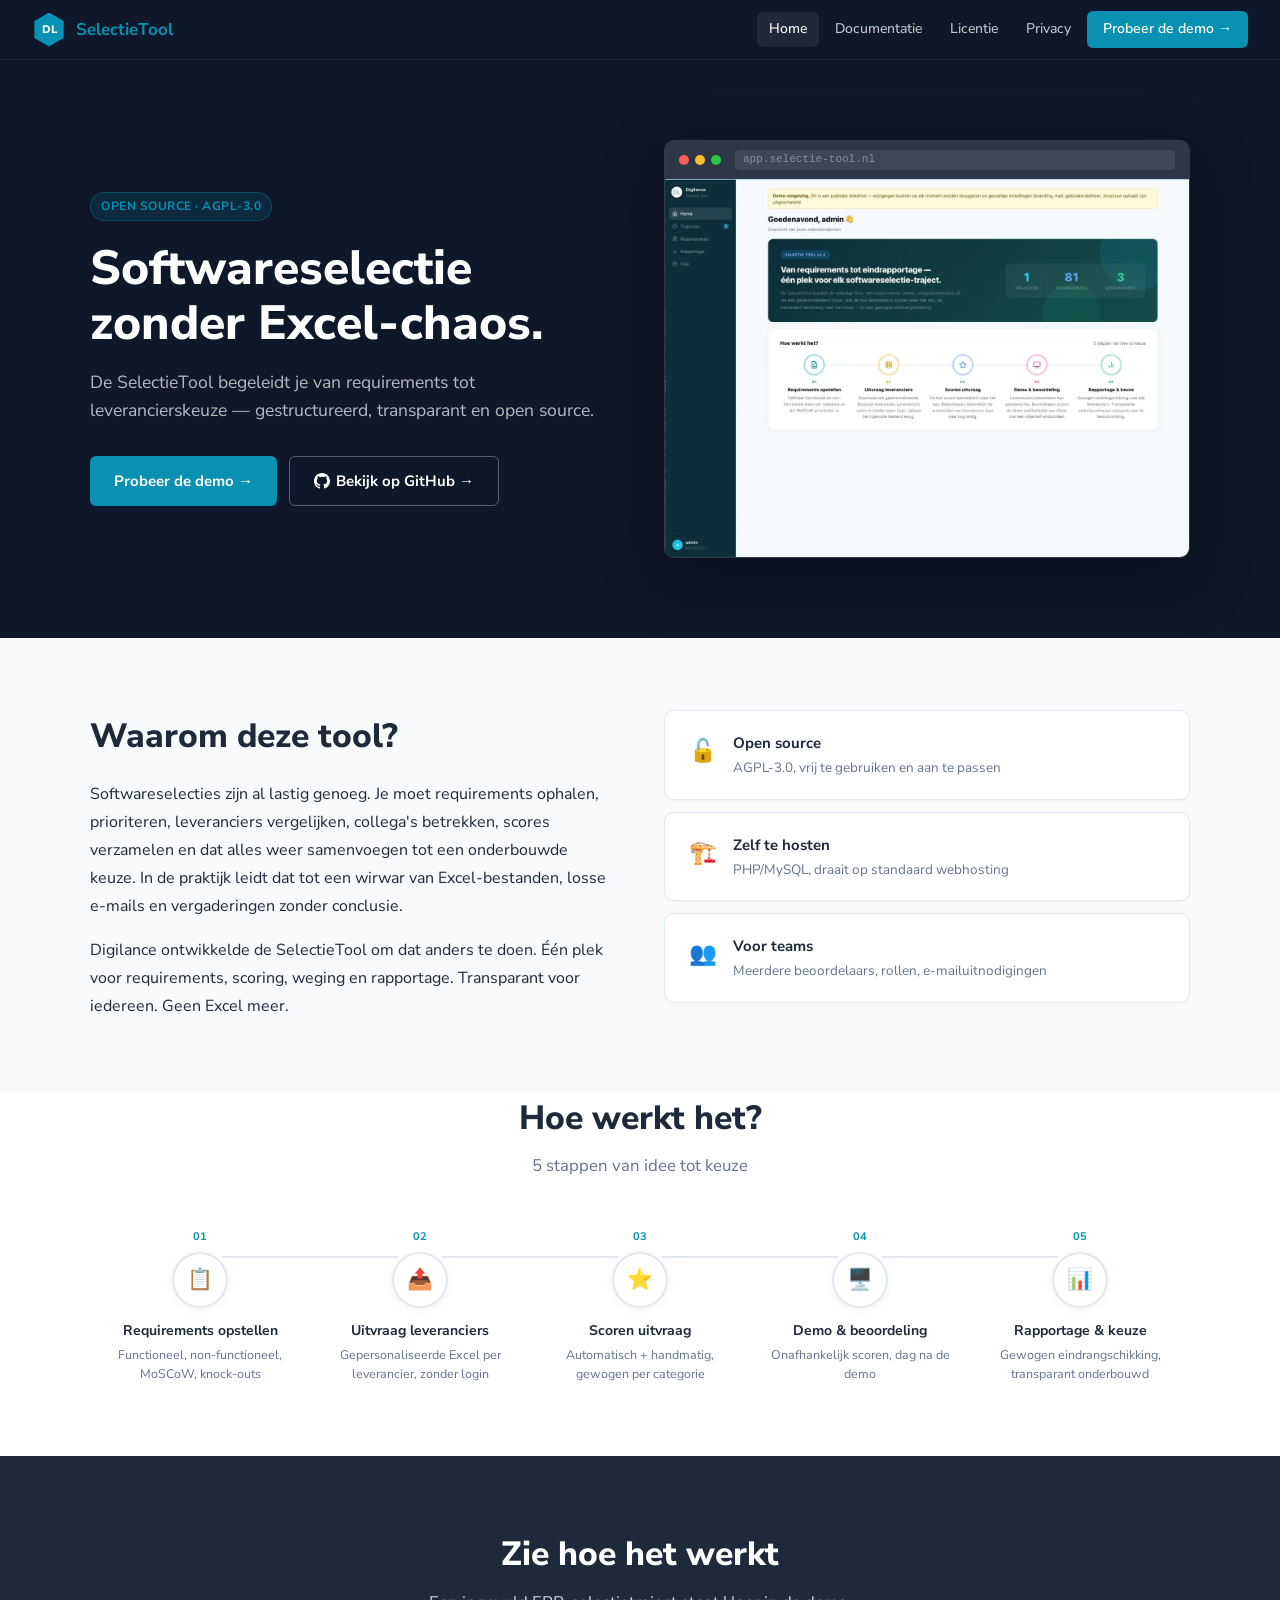
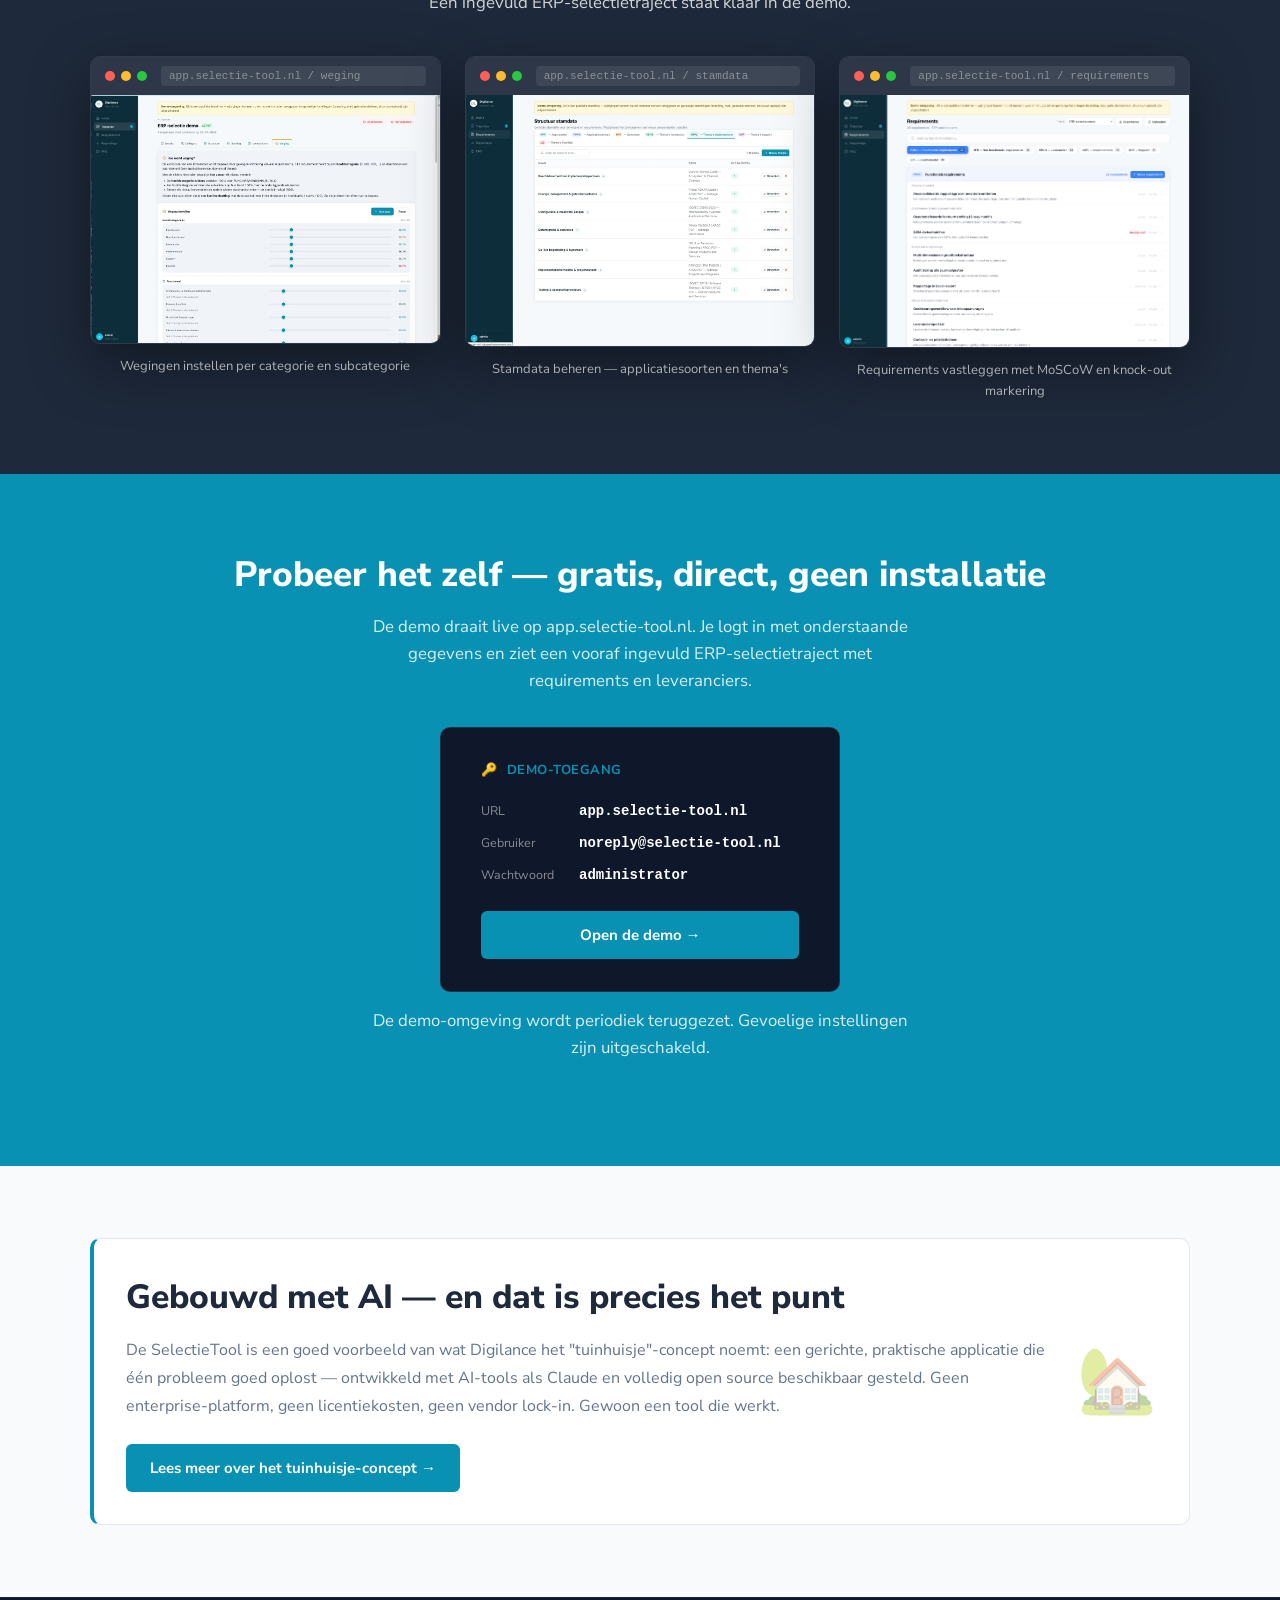
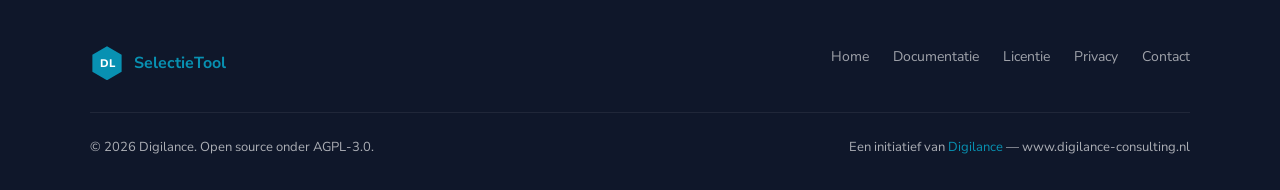
==== index.html @ 1ab29418 "Initial build: selectie-tool.nl marketing website Statische HTML/CSS marketingsite met 4 pagina's (H" ====
<!DOCTYPE html>
<html lang="nl">
<head>
<meta charset="UTF-8">
<meta name="viewport" content="width=device-width, initial-scale=1.0">
<title>SelectieTool — Softwareselectie zonder Excel-chaos</title>
<meta name="description" content="SelectieTool — open source softwareselectie zonder Excel-chaos. Requirements, scoring en rapportage in één tool. Gratis te proberen.">
<meta property="og:type" content="website">
<meta property="og:url" content="https://app.selectie-tool.nl/">
<meta property="og:title" content="SelectieTool — Softwareselectie zonder Excel-chaos">
<meta property="og:description" content="Open source softwareselectie zonder Excel-chaos. Requirements, scoring en rapportage in één tool. Gratis te proberen.">
<meta property="og:image" content="https://app.selectie-tool.nl/screenshots/screenshot-1-dashboard.png">
<link rel="icon" type="image/svg+xml" href="favicon.svg">
<link rel="stylesheet" href="shared.css">
</head>
<body>

<!-- NAV -->
<nav>
  <a href="index.html" class="nav-logo">
    <div class="nav-hexagon">DL</div>
    <span class="nav-brand">SelectieTool</span>
  </a>
  <div class="nav-links">
    <a href="index.html" class="active">Home</a>
    <a href="documentatie">Documentatie</a>
    <a href="licentie">Licentie</a>
    <a href="privacy">Privacy</a>
    <a href="https://app.selectie-tool.nl" target="_blank" class="btn-demo-nav">Probeer de demo →</a>
  </div>
  <button class="hamburger" id="hamburger" aria-label="Menu">
    <span></span><span></span><span></span>
  </button>
</nav>
<div class="mobile-menu" id="mobileMenu">
  <a href="index.html">Home</a>
  <a href="documentatie">Documentatie</a>
  <a href="licentie">Licentie</a>
  <a href="privacy">Privacy</a>
  <a href="https://app.selectie-tool.nl" target="_blank" class="btn-demo-nav">Probeer de demo →</a>
</div>

<!-- HERO -->
<section class="hero-dark" style="padding: 80px 2rem;">
  <div class="container">
    <div class="hero-grid">
      <div>
        <div class="hero-tag">Open source · AGPL-3.0</div>
        <h1 class="hero-title">Softwareselectie<br>zonder Excel-chaos.</h1>
        <p class="hero-subtitle">De SelectieTool begeleidt je van requirements tot leverancierskeuze — gestructureerd, transparant en open source.</p>
        <div class="btn-row">
          <a href="https://app.selectie-tool.nl" target="_blank" class="btn-primary">Probeer de demo →</a>
          <a href="https://github.com/dlwillem/st" target="_blank" class="btn-ghost">
            <svg width="16" height="16" viewBox="0 0 24 24" fill="currentColor"><path d="M12 0C5.374 0 0 5.373 0 12c0 5.302 3.438 9.8 8.207 11.387.599.111.793-.261.793-.577v-2.234c-3.338.726-4.033-1.416-4.033-1.416-.546-1.387-1.333-1.756-1.333-1.756-1.089-.745.083-.729.083-.729 1.205.084 1.839 1.237 1.839 1.237 1.07 1.834 2.807 1.304 3.492.997.107-.775.418-1.305.762-1.604-2.665-.305-5.467-1.334-5.467-5.931 0-1.311.469-2.381 1.236-3.221-.124-.303-.535-1.524.117-3.176 0 0 1.008-.322 3.301 1.23A11.509 11.509 0 0 1 12 5.803c1.02.005 2.047.138 3.006.404 2.291-1.552 3.297-1.23 3.297-1.23.653 1.653.242 2.874.118 3.176.77.84 1.235 1.911 1.235 3.221 0 4.609-2.807 5.624-5.479 5.921.43.372.823 1.102.823 2.222v3.293c0 .319.192.694.801.576C20.566 21.797 24 17.3 24 12c0-6.627-5.373-12-12-12z"/></svg>
            Bekijk op GitHub →
          </a>
        </div>
      </div>
      <div class="hero-image">
        <div class="browser-frame">
          <div class="browser-bar">
            <div class="browser-dot red"></div>
            <div class="browser-dot yellow"></div>
            <div class="browser-dot green"></div>
            <div class="browser-url">app.selectie-tool.nl</div>
          </div>
          <img src="screenshots/screenshot-1-dashboard.png" alt="SelectieTool dashboard">
        </div>
      </div>
    </div>
  </div>
</section>

<!-- WHY -->
<section class="light-section">
  <div class="container">
    <div class="why-grid">
      <div>
        <h2 class="section-title" style="margin-bottom:1rem;">Waarom deze tool?</h2>
        <p class="why-text">
          Softwareselecties zijn al lastig genoeg. Je moet requirements ophalen, prioriteren, leveranciers vergelijken, collega's betrekken, scores verzamelen en dat alles weer samenvoegen tot een onderbouwde keuze. In de praktijk leidt dat tot een wirwar van Excel-bestanden, losse e-mails en vergaderingen zonder conclusie.
        </p>
        <p class="why-text" style="margin-top:1rem;">
          Digilance ontwikkelde de SelectieTool om dat anders te doen. Één plek voor requirements, scoring, weging en rapportage. Transparant voor iedereen. Geen Excel meer.
        </p>
      </div>
      <div>
        <div class="feature-card">
          <div class="feature-card-icon">🔓</div>
          <div>
            <h3>Open source</h3>
            <p>AGPL-3.0, vrij te gebruiken en aan te passen</p>
          </div>
        </div>
        <div class="feature-card">
          <div class="feature-card-icon">🏗️</div>
          <div>
            <h3>Zelf te hosten</h3>
            <p>PHP/MySQL, draait op standaard webhosting</p>
          </div>
        </div>
        <div class="feature-card">
          <div class="feature-card-icon">👥</div>
          <div>
            <h3>Voor teams</h3>
            <p>Meerdere beoordelaars, rollen, e-mailuitnodigingen</p>
          </div>
        </div>
      </div>
    </div>
  </div>
</section>

<!-- HOW IT WORKS -->
<section class="light-section" style="background:#fff; padding-top:0; padding-bottom:72px;">
  <div class="container">
    <h2 class="section-title" style="text-align:center; margin-bottom:0.5rem;">Hoe werkt het?</h2>
    <p class="section-lead" style="text-align:center; margin:0 auto 3rem;">5 stappen van idee tot keuze</p>
    <div class="steps-row">
      <div class="step">
        <div class="step-n">01</div>
        <div class="step-num">📋</div>
        <h3>Requirements opstellen</h3>
        <p>Functioneel, non-functioneel, MoSCoW, knock-outs</p>
      </div>
      <div class="step">
        <div class="step-n">02</div>
        <div class="step-num">📤</div>
        <h3>Uitvraag leveranciers</h3>
        <p>Gepersonaliseerde Excel per leverancier, zonder login</p>
      </div>
      <div class="step">
        <div class="step-n">03</div>
        <div class="step-num">⭐</div>
        <h3>Scoren uitvraag</h3>
        <p>Automatisch + handmatig, gewogen per categorie</p>
      </div>
      <div class="step">
        <div class="step-n">04</div>
        <div class="step-num">🖥️</div>
        <h3>Demo &amp; beoordeling</h3>
        <p>Onafhankelijk scoren, dag na de demo</p>
      </div>
      <div class="step">
        <div class="step-n">05</div>
        <div class="step-num">📊</div>
        <h3>Rapportage &amp; keuze</h3>
        <p>Gewogen eindrangschikking, transparant onderbouwd</p>
      </div>
    </div>
  </div>
</section>

<!-- SCREENSHOTS -->
<section class="dark-section">
  <div class="container">
    <h2 class="section-title light" style="text-align:center; margin-bottom:0.5rem;">Zie hoe het werkt</h2>
    <p class="section-lead light" style="text-align:center; margin:0 auto 2.5rem;">Een ingevuld ERP-selectietraject staat klaar in de demo.</p>
    <div class="screenshots-grid">
      <div class="screenshot-card">
        <div class="browser-frame">
          <div class="browser-bar">
            <div class="browser-dot red"></div><div class="browser-dot yellow"></div><div class="browser-dot green"></div>
            <div class="browser-url">app.selectie-tool.nl / weging</div>
          </div>
          <img src="screenshots/screenshot-2-weging.png" alt="Wegingen instellen">
        </div>
        <p>Wegingen instellen per categorie en subcategorie</p>
      </div>
      <div class="screenshot-card">
        <div class="browser-frame">
          <div class="browser-bar">
            <div class="browser-dot red"></div><div class="browser-dot yellow"></div><div class="browser-dot green"></div>
            <div class="browser-url">app.selectie-tool.nl / stamdata</div>
          </div>
          <img src="screenshots/screenshot-3-stamdata.png" alt="Stamdata">
        </div>
        <p>Stamdata beheren — applicatiesoorten en thema's</p>
      </div>
      <div class="screenshot-card">
        <div class="browser-frame">
          <div class="browser-bar">
            <div class="browser-dot red"></div><div class="browser-dot yellow"></div><div class="browser-dot green"></div>
            <div class="browser-url">app.selectie-tool.nl / requirements</div>
          </div>
          <img src="screenshots/screenshot-4-requirements.png" alt="Requirements">
        </div>
        <p>Requirements vastleggen met MoSCoW en knock-out markering</p>
      </div>
    </div>
  </div>
</section>

<!-- DEMO CTA -->
<section class="cyan-section">
  <div class="container demo-cta">
    <h2>Probeer het zelf — gratis, direct, geen installatie</h2>
    <p>De demo draait live op app.selectie-tool.nl. Je logt in met onderstaande gegevens en ziet een vooraf ingevuld ERP-selectietraject met requirements en leveranciers.</p>
    <div class="credentials-card">
      <div class="cred-title">🔑&nbsp; Demo-toegang</div>
      <div class="cred-row"><span class="cred-label">URL</span><span class="cred-value">app.selectie-tool.nl</span></div>
      <div class="cred-row"><span class="cred-label">Gebruiker</span><span class="cred-value">noreply@selectie-tool.nl</span></div>
      <div class="cred-row" style="margin-bottom:1.5rem;"><span class="cred-label">Wachtwoord</span><span class="cred-value">administrator</span></div>
      <a href="https://app.selectie-tool.nl" target="_blank" class="btn-primary" style="width:100%; justify-content:center;">Open de demo →</a>
    </div>
    <p class="cred-note">De demo-omgeving wordt periodiek teruggezet. Gevoelige instellingen zijn uitgeschakeld.</p>
  </div>
</section>

<!-- TUINHUISJE -->
<section class="light-section">
  <div class="container">
    <div class="tuinhuisje-card">
      <div>
        <h2 class="section-title" style="margin-bottom:0.75rem;">Gebouwd met AI — en dat is precies het punt</h2>
        <p style="font-size:1rem; color:var(--text-muted); line-height:1.75; margin-bottom:1.5rem;">
          De SelectieTool is een goed voorbeeld van wat Digilance het "tuinhuisje"-concept noemt: een gerichte, praktische applicatie die één probleem goed oplost — ontwikkeld met AI-tools als Claude en volledig open source beschikbaar gesteld. Geen enterprise-platform, geen licentiekosten, geen vendor lock-in. Gewoon een tool die werkt.
        </p>
        <a href="https://digilance-consulting.nl/iedereen-kan-fluks-een-app-bouwen.html" target="_blank" class="btn-primary" style="display:inline-flex;">Lees meer over het tuinhuisje-concept →</a>
      </div>
      <div style="font-size:4rem; opacity:0.4; user-select:none;">🏡</div>
    </div>
  </div>
</section>

<!-- FOOTER -->
<footer>
  <div class="footer-inner">
    <div class="footer-top">
      <div class="footer-logo">
        <div class="nav-hexagon">DL</div>
        <span class="footer-brand">SelectieTool</span>
      </div>
      <div class="footer-links">
        <a href="index.html">Home</a>
        <a href="documentatie">Documentatie</a>
        <a href="licentie">Licentie</a>
        <a href="privacy">Privacy</a>
        <a href="https://digilance-consulting.nl/#contact" target="_blank">Contact</a>
      </div>
    </div>
    <div class="footer-bottom">
      <span>© 2026 Digilance. Open source onder AGPL-3.0.</span>
      <span class="footer-credit">Een initiatief van <a href="https://digilance-consulting.nl" target="_blank">Digilance</a> — www.digilance-consulting.nl</span>
    </div>
  </div>
</footer>

<script>
const hamburger = document.getElementById('hamburger');
const mobileMenu = document.getElementById('mobileMenu');
hamburger.addEventListener('click', () => mobileMenu.classList.toggle('open'));
</script>
</body>
</html>
---- shared.css ----
@import url('https://fonts.googleapis.com/css2?family=Nunito+Sans:wght@400;500;600;700;800&display=swap');

*, *::before, *::after { box-sizing: border-box; margin: 0; padding: 0; }

:root {
  --primary:      #0891b2;
  --primary-dark: #0e7490;
  --dark:         #0f172a;
  --dark-mid:     #1e293b;
  --surface:      #f8fafc;
  --white:        #ffffff;
  --text:         #1e293b;
  --text-muted:   #64748b;
  --border:       #e2e8f0;
  --success:      #059669;
  --warning:      #d97706;
  --radius:       10px;
  --radius-sm:    6px;
}

html { scroll-behavior: smooth; }
body { font-family: 'Nunito Sans', sans-serif; color: var(--text); background: var(--surface); line-height: 1.6; }

/* ── NAV ── */
nav {
  position: sticky; top: 0; z-index: 100;
  background: var(--dark);
  border-bottom: 1px solid rgba(255,255,255,0.07);
  padding: 0 2rem;
  display: flex; align-items: center; justify-content: space-between;
  height: 60px;
}
.nav-logo { display: flex; align-items: center; gap: 10px; text-decoration: none; }
.nav-hexagon {
  width: 34px; height: 34px;
  background: var(--primary);
  clip-path: polygon(50% 0%, 93% 25%, 93% 75%, 50% 100%, 7% 75%, 7% 25%);
  display: flex; align-items: center; justify-content: center;
  font-size: 11px; font-weight: 800; color: white; letter-spacing: -0.5px;
}
.nav-brand { font-size: 17px; font-weight: 700; color: var(--primary); }
.nav-links { display: flex; align-items: center; gap: 0.25rem; }
.nav-links a {
  color: rgba(255,255,255,0.75); text-decoration: none;
  font-size: 14px; font-weight: 500;
  padding: 6px 12px; border-radius: var(--radius-sm);
  transition: color 0.15s, background 0.15s;
}
.nav-links a:hover, .nav-links a.active { color: white; background: rgba(255,255,255,0.07); }
.btn-demo-nav {
  background: var(--primary); color: white !important;
  padding: 7px 16px !important; border-radius: var(--radius-sm);
  font-weight: 600 !important; font-size: 14px !important;
  transition: background 0.15s !important;
}
.btn-demo-nav:hover { background: var(--primary-dark) !important; }

/* hamburger */
.hamburger { display: none; flex-direction: column; gap: 5px; cursor: pointer; padding: 4px; background: none; border: none; }
.hamburger span { display: block; width: 22px; height: 2px; background: rgba(255,255,255,0.8); border-radius: 2px; transition: 0.2s; }
.mobile-menu {
  display: none; position: fixed; top: 60px; left: 0; right: 0; bottom: 0;
  background: var(--dark); z-index: 99; padding: 1.5rem 2rem;
  flex-direction: column; gap: 0.5rem;
}
.mobile-menu.open { display: flex; }
.mobile-menu a {
  color: rgba(255,255,255,0.85); text-decoration: none;
  font-size: 18px; font-weight: 600; padding: 12px 0;
  border-bottom: 1px solid rgba(255,255,255,0.07);
}
.mobile-menu .btn-demo-nav { margin-top: 1rem; text-align: center; background: var(--primary); padding: 12px 20px !important; border-radius: var(--radius-sm); }

/* ── HERO DARK ── */
.hero-dark {
  background: var(--dark);
  padding: 80px 2rem;
}
.hero-compact {
  padding: 52px 2rem;
}
.container { max-width: 1100px; margin: 0 auto; }
.hero-grid { display: grid; grid-template-columns: 1fr 1fr; gap: 3rem; align-items: center; }
.hero-tag {
  display: inline-flex; align-items: center; gap: 6px;
  background: rgba(8,145,178,0.15); border: 1px solid rgba(8,145,178,0.3);
  color: var(--primary); font-size: 12px; font-weight: 700;
  padding: 4px 10px; border-radius: 20px; margin-bottom: 1.25rem;
  letter-spacing: 0.5px; text-transform: uppercase;
}
h1.hero-title {
  font-size: clamp(2rem, 4vw, 3rem); font-weight: 800;
  color: white; line-height: 1.15; margin-bottom: 1rem;
}
.hero-subtitle { font-size: 1.1rem; color: rgba(255,255,255,0.7); margin-bottom: 2rem; line-height: 1.6; }
.btn-row { display: flex; gap: 0.75rem; flex-wrap: wrap; }
.btn-primary {
  background: var(--primary); color: white;
  padding: 12px 24px; border-radius: var(--radius-sm);
  font-weight: 700; font-size: 15px; text-decoration: none;
  transition: background 0.15s; display: inline-flex; align-items: center; gap: 6px;
}
.btn-primary:hover { background: var(--primary-dark); }
.btn-ghost {
  background: transparent; color: white;
  border: 1.5px solid rgba(255,255,255,0.3);
  padding: 12px 24px; border-radius: var(--radius-sm);
  font-weight: 700; font-size: 15px; text-decoration: none;
  transition: border-color 0.15s, background 0.15s; display: inline-flex; align-items: center; gap: 6px;
}
.btn-ghost:hover { border-color: white; background: rgba(255,255,255,0.05); }

/* browser mockup */
.browser-frame {
  background: #1e293b;
  border-radius: 10px;
  overflow: hidden;
  box-shadow: 0 20px 60px rgba(0,0,0,0.4);
  border: 1px solid rgba(255,255,255,0.08);
}
.browser-bar {
  background: #2d3748; padding: 9px 14px;
  display: flex; align-items: center; gap: 6px;
}
.browser-dot { width: 10px; height: 10px; border-radius: 50%; }
.browser-dot.red { background: #ff5f57; }
.browser-dot.yellow { background: #febc2e; }
.browser-dot.green { background: #28c840; }
.browser-url {
  background: rgba(255,255,255,0.08); border-radius: 4px;
  height: 20px; flex: 1; margin-left: 8px;
  display: flex; align-items: center; padding: 0 8px;
  font-size: 11px; color: rgba(255,255,255,0.4); font-family: monospace;
}
.browser-frame img { display: block; width: 100%; }

/* ── SECTIONS ── */
section { padding: 72px 2rem; }
section.dark-section { background: var(--dark-mid); }
section.cyan-section { background: var(--primary); }
section.light-section { background: var(--surface); }

h2.section-title {
  font-size: clamp(1.5rem, 3vw, 2.1rem); font-weight: 800;
  color: var(--text); margin-bottom: 0.75rem;
}
h2.section-title.light { color: white; }
.section-lead { font-size: 1.05rem; color: var(--text-muted); margin-bottom: 2.5rem; max-width: 600px; }
.section-lead.light { color: rgba(255,255,255,0.8); }

/* ── CARDS ── */
.card {
  background: white; border: 1px solid var(--border);
  border-radius: var(--radius); padding: 1.5rem;
  box-shadow: 0 1px 4px rgba(0,0,0,0.04);
}
.card-grid { display: grid; gap: 1.25rem; }
.card-grid-2 { grid-template-columns: repeat(auto-fit, minmax(280px, 1fr)); }
.card-grid-3 { grid-template-columns: repeat(auto-fit, minmax(240px, 1fr)); }

/* ── WHY SECTION ── */
.why-grid { display: grid; grid-template-columns: 1fr 1fr; gap: 3rem; align-items: start; }
.why-text { font-size: 1rem; color: var(--text); line-height: 1.75; }
.feature-card {
  display: flex; gap: 1rem; align-items: flex-start;
  background: white; border: 1px solid var(--border);
  border-radius: var(--radius); padding: 1.25rem 1.5rem;
  margin-bottom: 0.75rem;
  box-shadow: 0 1px 3px rgba(0,0,0,0.04);
}
.feature-card-icon { font-size: 1.4rem; flex-shrink: 0; margin-top: 2px; }
.feature-card h3 { font-size: 15px; font-weight: 700; margin-bottom: 2px; }
.feature-card p { font-size: 13.5px; color: var(--text-muted); }

/* ── STEPS ── */
.steps-row {
  display: grid;
  grid-template-columns: repeat(5, 1fr);
  gap: 0; position: relative; align-items: start;
}
.step {
  display: flex; flex-direction: column; align-items: center; text-align: center;
  padding: 0 1rem; position: relative;
}
.step:not(:last-child)::after {
  content: ''; position: absolute;
  top: 28px; left: 60%; right: -40%;
  height: 2px; background: var(--border);
}
.step-num {
  width: 56px; height: 56px; border-radius: 50%;
  background: white; border: 2px solid var(--border);
  display: flex; align-items: center; justify-content: center;
  font-size: 1.3rem; margin-bottom: 0.75rem; position: relative; z-index: 1;
  box-shadow: 0 2px 8px rgba(0,0,0,0.06);
}
.step h3 { font-size: 14px; font-weight: 700; margin-bottom: 4px; color: var(--text); }
.step p { font-size: 12.5px; color: var(--text-muted); line-height: 1.5; }
.step-n { font-size: 11px; font-weight: 700; color: var(--primary); margin-bottom: 6px; }

/* ── SCREENSHOTS GRID ── */
.screenshots-grid { display: grid; grid-template-columns: repeat(auto-fit, minmax(280px, 1fr)); gap: 1.5rem; }
.screenshot-card p { font-size: 13px; color: rgba(255,255,255,0.65); margin-top: 0.75rem; text-align: center; }

/* ── DEMO CTA ── */
.demo-cta { text-align: center; }
.demo-cta h2 { color: white; font-size: clamp(1.5rem, 3vw, 2.2rem); font-weight: 800; margin-bottom: 0.75rem; }
.demo-cta p { color: rgba(255,255,255,0.85); font-size: 1.05rem; margin-bottom: 2rem; max-width: 560px; margin-left: auto; margin-right: auto; }
.credentials-card {
  background: var(--dark); border: 1px solid rgba(255,255,255,0.1);
  border-radius: var(--radius); padding: 2rem 2.5rem;
  max-width: 400px; margin: 0 auto 1rem;
  text-align: left;
}
.credentials-card .cred-title {
  font-size: 13px; font-weight: 700; color: var(--primary);
  text-transform: uppercase; letter-spacing: 0.5px; margin-bottom: 1.25rem;
  display: flex; align-items: center; gap: 6px;
}
.cred-row { display: flex; margin-bottom: 0.6rem; align-items: baseline; gap: 0.5rem; }
.cred-label { font-size: 12.5px; color: rgba(255,255,255,0.5); width: 90px; flex-shrink: 0; }
.cred-value { font-family: 'Courier New', monospace; font-size: 14px; color: white; font-weight: 600; }
.cred-note { font-size: 12px; color: rgba(255,255,255,0.45); text-align: center; margin-top: 0.75rem; }

/* ── TUINHUISJE ── */
.tuinhuisje-card {
  background: white; border: 1px solid var(--border);
  border-left: 4px solid var(--primary);
  border-radius: var(--radius); padding: 2rem;
  display: grid; grid-template-columns: 1fr auto; gap: 2rem; align-items: center;
}

/* ── FEATURE TABLE ── */
.feature-table { width: 100%; border-collapse: collapse; }
.feature-table th {
  text-align: left; padding: 10px 14px;
  background: var(--dark); color: white;
  font-size: 12px; font-weight: 700; letter-spacing: 0.5px; text-transform: uppercase;
}
.feature-table td { padding: 12px 14px; border-bottom: 1px solid var(--border); font-size: 14px; }
.feature-table tr:last-child td { border-bottom: none; }
.feature-table tr:hover td { background: var(--surface); }

/* ── INSTALL STEPS ── */
.install-steps { list-style: none; }
.install-step {
  display: flex; gap: 1rem; align-items: flex-start;
  padding: 1rem 0; border-bottom: 1px solid var(--border);
}
.install-step:last-child { border-bottom: none; }
.install-num {
  width: 28px; height: 28px; border-radius: 50%;
  background: var(--primary); color: white;
  display: flex; align-items: center; justify-content: center;
  font-size: 12px; font-weight: 700; flex-shrink: 0; margin-top: 2px;
}
.install-step code {
  background: var(--dark); color: #7dd3fc;
  font-size: 13px; padding: 2px 8px; border-radius: 4px;
  font-family: 'Courier New', monospace; display: block; margin-top: 4px;
}

/* ── BADGES ── */
.badge { display: inline-flex; align-items: center; gap: 4px; padding: 3px 9px; border-radius: 20px; font-size: 12px; font-weight: 700; }
.badge-green { background: #d1fae5; color: #065f46; }
.badge-blue  { background: #dbeafe; color: #1e40af; }
.badge-orange{ background: #fef3c7; color: #92400e; }

/* ── LICENSE CARDS ── */
.license-grid { display: grid; grid-template-columns: repeat(auto-fit, minmax(260px, 1fr)); gap: 1.25rem; margin-top: 1.5rem; }
.license-card { border-radius: var(--radius); padding: 1.5rem; border: 1px solid var(--border); }
.license-card h3 { font-size: 16px; font-weight: 700; margin-bottom: 0.75rem; }
.license-card ul { list-style: none; }
.license-card li { font-size: 14px; color: var(--text-muted); padding: 4px 0; display: flex; gap: 6px; }

/* ── PRIVACY ── */
.privacy-section h3 { font-size: 17px; font-weight: 700; color: var(--text); margin: 2rem 0 0.5rem; }
.privacy-section p, .privacy-section li { font-size: 15px; color: var(--text); line-height: 1.75; }
.privacy-section ul { margin-left: 1.25rem; margin-top: 0.5rem; }
.privacy-section li { margin-bottom: 4px; }

/* ── FOOTER ── */
footer {
  background: var(--dark); color: rgba(255,255,255,0.65);
  padding: 3rem 2rem 2rem;
  border-top: 1px solid rgba(255,255,255,0.06);
}
.footer-inner { max-width: 1100px; margin: 0 auto; }
.footer-top { display: flex; justify-content: space-between; align-items: flex-start; flex-wrap: wrap; gap: 2rem; margin-bottom: 2rem; }
.footer-logo { display: flex; align-items: center; gap: 10px; }
.footer-brand { font-size: 16px; font-weight: 700; color: var(--primary); }
.footer-links { display: flex; gap: 1.5rem; flex-wrap: wrap; align-items: center; }
.footer-links a { color: rgba(255,255,255,0.6); text-decoration: none; font-size: 14px; transition: color 0.15s; }
.footer-links a:hover { color: white; }
.footer-bottom { border-top: 1px solid rgba(255,255,255,0.07); padding-top: 1.5rem; display: flex; justify-content: space-between; flex-wrap: wrap; gap: 0.75rem; }
.footer-bottom span { font-size: 13px; }
.footer-credit a { color: var(--primary); text-decoration: none; }

/* ── RESPONSIVE ── */
@media (max-width: 768px) {
  .nav-links { display: none; }
  .hamburger { display: flex; }
  .hero-grid { grid-template-columns: 1fr; }
  .hero-dark .hero-image { display: none; }
  .why-grid { grid-template-columns: 1fr; }
  .steps-row { grid-template-columns: 1fr; }
  .step:not(:last-child)::after { display: none; }
  .tuinhuisje-card { grid-template-columns: 1fr; }
  section { padding: 48px 1.25rem; }
  nav { padding: 0 1.25rem; }
  .hero-dark { padding: 56px 1.25rem; }
}
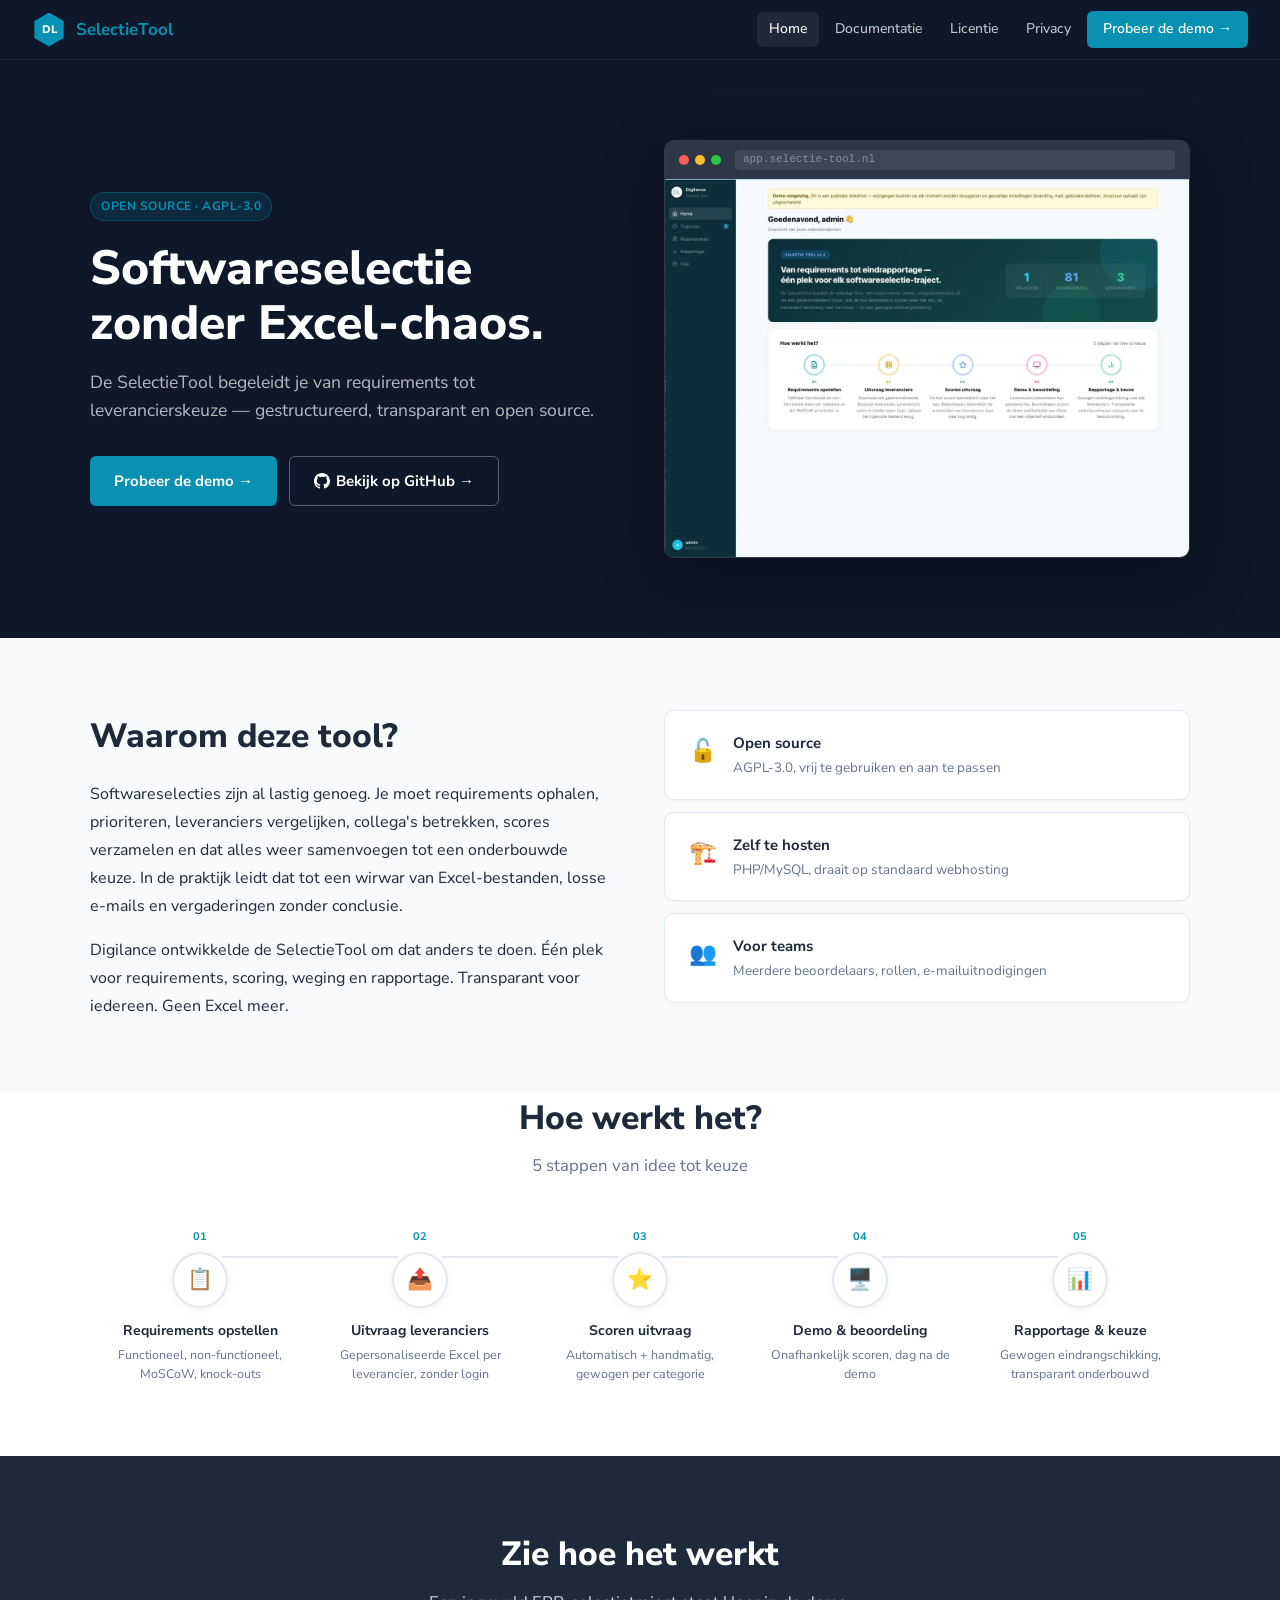
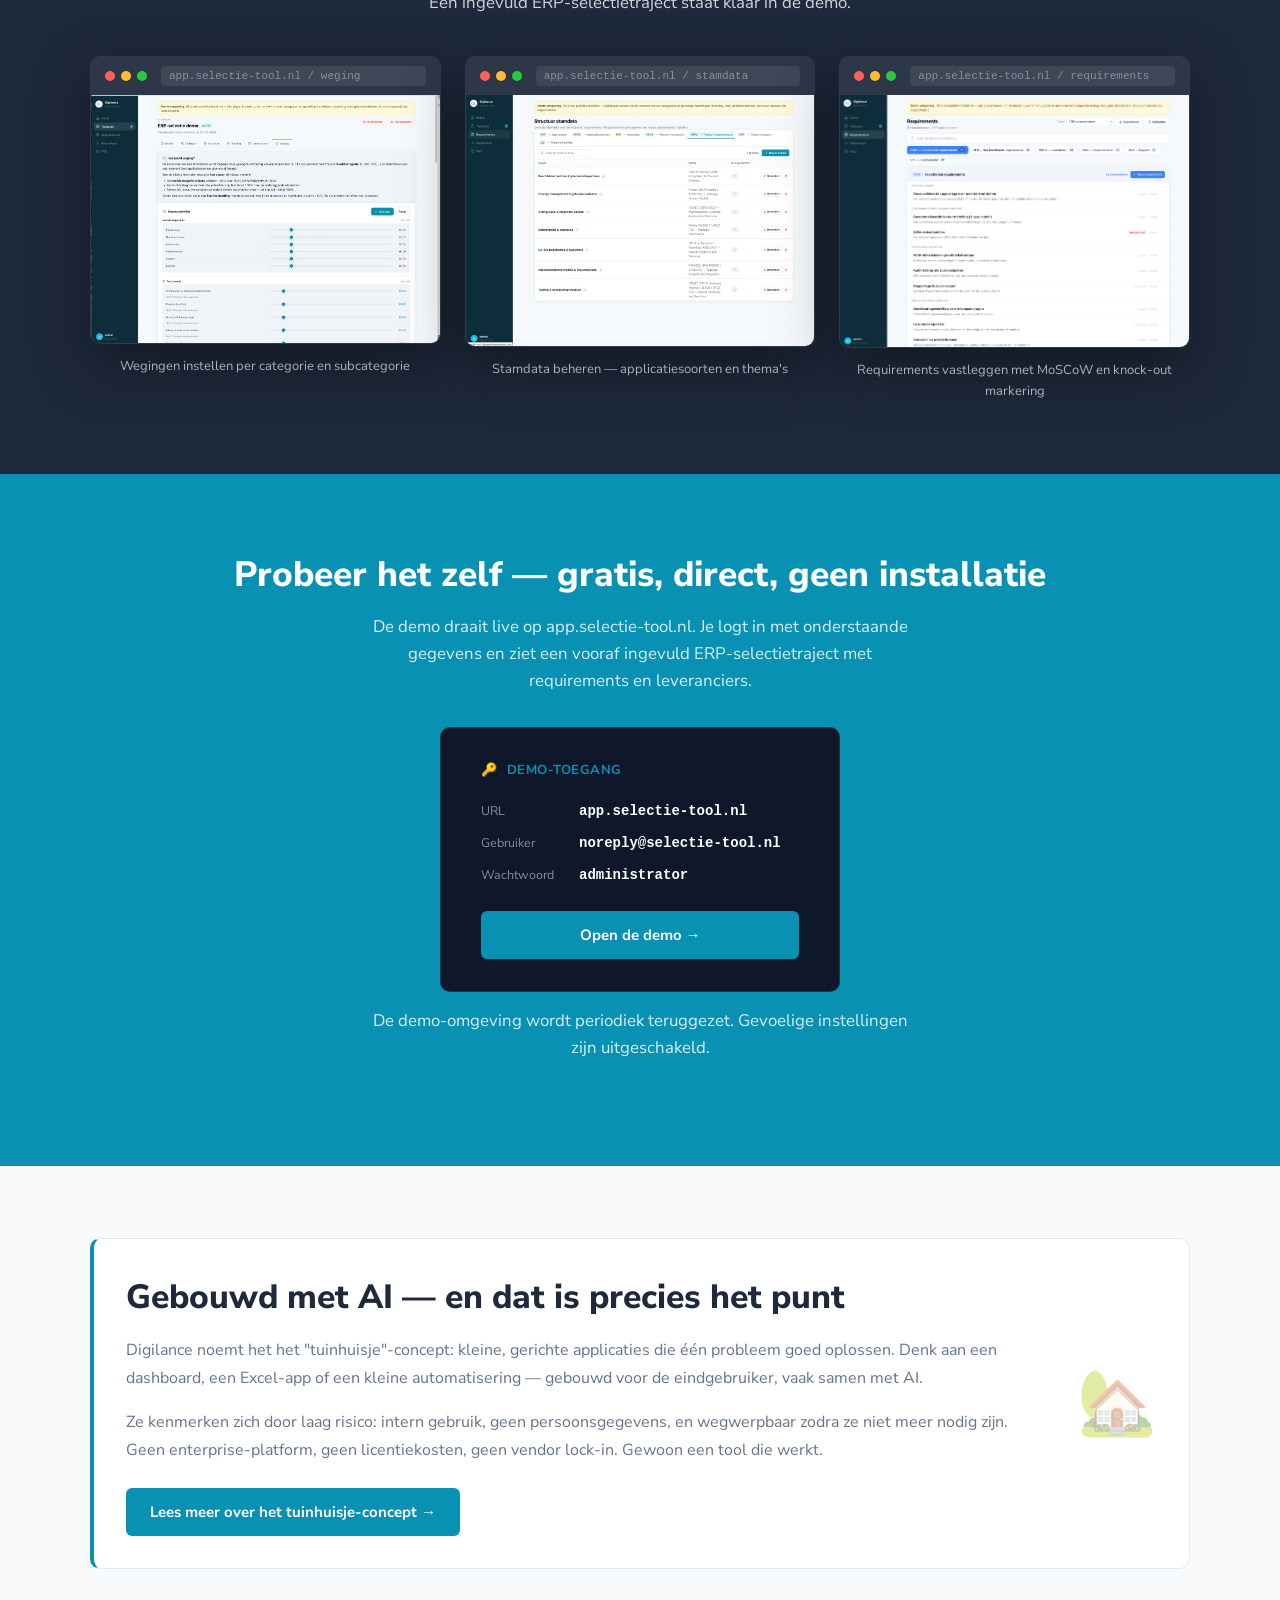
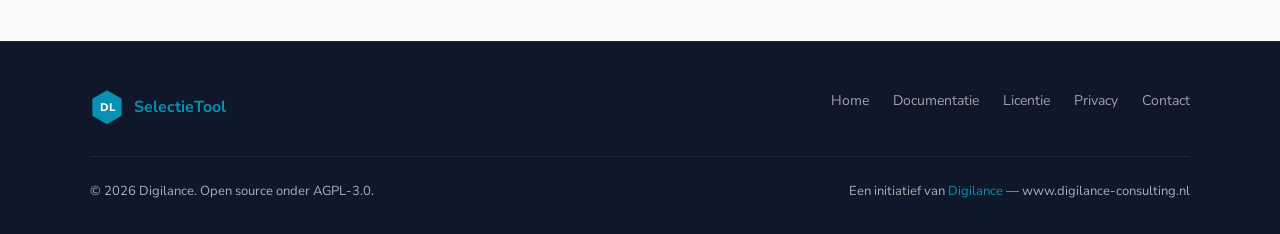
==== commit e0d91217: "Fix clean URL rewriting op productie + update tuinhuisje-tekst RewriteBase aangepast van /st-website" ====
--- a/index.html
+++ b/index.html
@@ -213,8 +213,11 @@
     <div class="tuinhuisje-card">
       <div>
         <h2 class="section-title" style="margin-bottom:0.75rem;">Gebouwd met AI — en dat is precies het punt</h2>
+        <p style="font-size:1rem; color:var(--text-muted); line-height:1.75; margin-bottom:1rem;">
+          Digilance noemt het het "tuinhuisje"-concept: kleine, gerichte applicaties die één probleem goed oplossen. Denk aan een dashboard, een Excel-app of een kleine automatisering — gebouwd voor de eindgebruiker, vaak samen met AI.
+        </p>
         <p style="font-size:1rem; color:var(--text-muted); line-height:1.75; margin-bottom:1.5rem;">
-          De SelectieTool is een goed voorbeeld van wat Digilance het "tuinhuisje"-concept noemt: een gerichte, praktische applicatie die één probleem goed oplost — ontwikkeld met AI-tools als Claude en volledig open source beschikbaar gesteld. Geen enterprise-platform, geen licentiekosten, geen vendor lock-in. Gewoon een tool die werkt.
+          Ze kenmerken zich door laag risico: intern gebruik, geen persoonsgegevens, en wegwerpbaar zodra ze niet meer nodig zijn. Geen enterprise-platform, geen licentiekosten, geen vendor lock-in. Gewoon een tool die werkt.
         </p>
         <a href="https://digilance-consulting.nl/iedereen-kan-fluks-een-app-bouwen.html" target="_blank" class="btn-primary" style="display:inline-flex;">Lees meer over het tuinhuisje-concept →</a>
       </div>
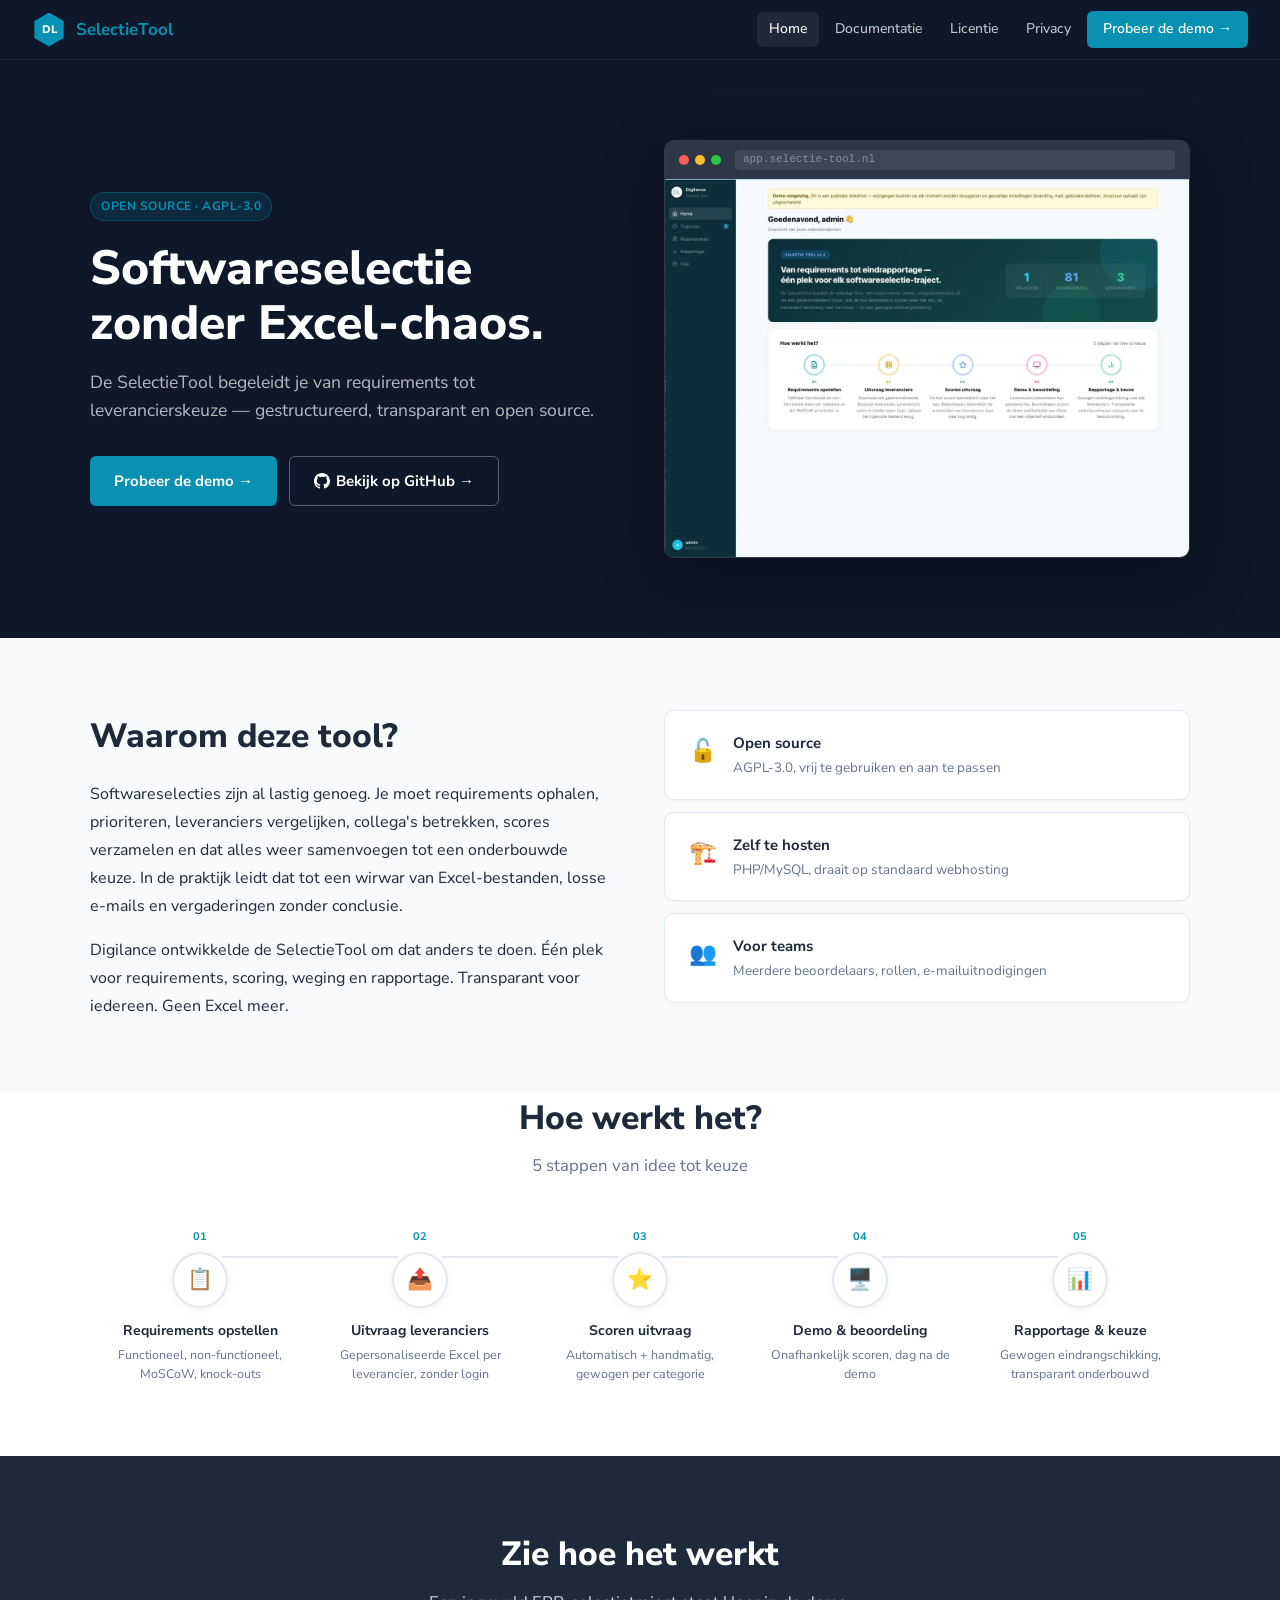
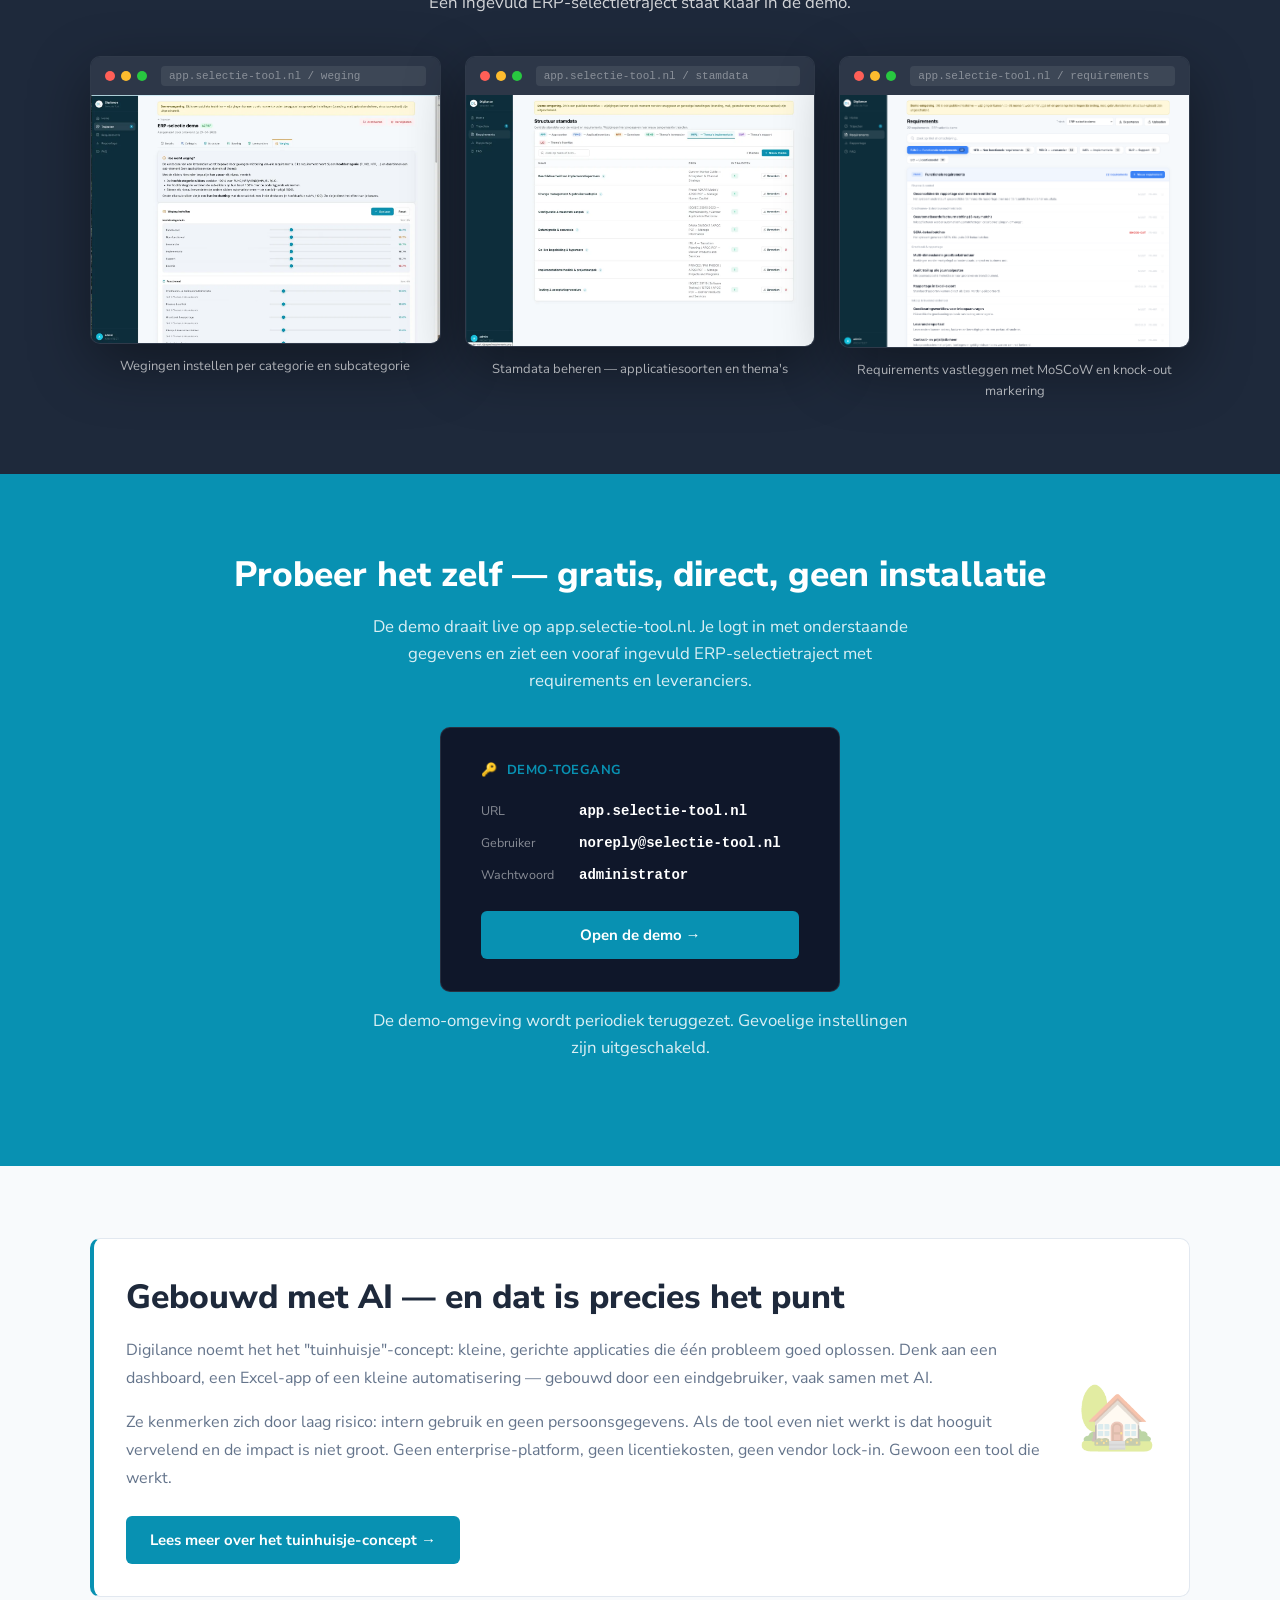
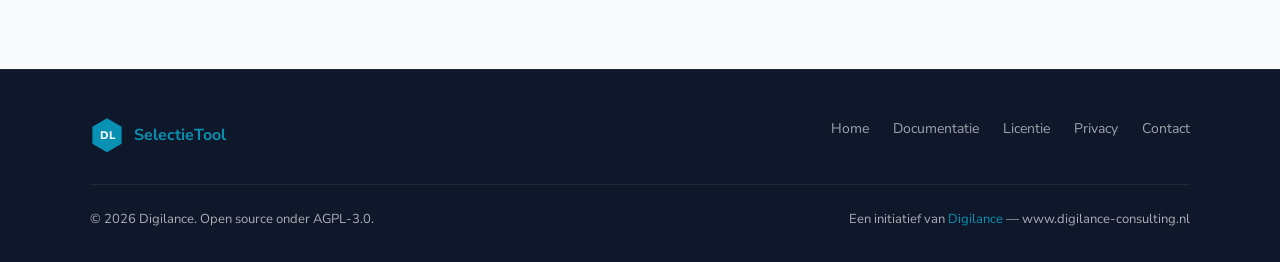
==== commit 28ce030e: "Update index.html" ====
--- a/index.html
+++ b/index.html
@@ -214,10 +214,10 @@
       <div>
         <h2 class="section-title" style="margin-bottom:0.75rem;">Gebouwd met AI — en dat is precies het punt</h2>
         <p style="font-size:1rem; color:var(--text-muted); line-height:1.75; margin-bottom:1rem;">
-          Digilance noemt het het "tuinhuisje"-concept: kleine, gerichte applicaties die één probleem goed oplossen. Denk aan een dashboard, een Excel-app of een kleine automatisering — gebouwd voor de eindgebruiker, vaak samen met AI.
+          Digilance noemt het het "tuinhuisje"-concept: kleine, gerichte applicaties die één probleem goed oplossen. Denk aan een dashboard, een Excel-app of een kleine automatisering — gebouwd door een eindgebruiker, vaak samen met AI.
         </p>
         <p style="font-size:1rem; color:var(--text-muted); line-height:1.75; margin-bottom:1.5rem;">
-          Ze kenmerken zich door laag risico: intern gebruik, geen persoonsgegevens, en wegwerpbaar zodra ze niet meer nodig zijn. Geen enterprise-platform, geen licentiekosten, geen vendor lock-in. Gewoon een tool die werkt.
+          Ze kenmerken zich door laag risico: intern gebruik en geen persoonsgegevens. Als de tool even niet werkt is dat hooguit vervelend en de impact is niet groot. Geen enterprise-platform, geen licentiekosten, geen vendor lock-in. Gewoon een tool die werkt.
         </p>
         <a href="https://digilance-consulting.nl/iedereen-kan-fluks-een-app-bouwen.html" target="_blank" class="btn-primary" style="display:inline-flex;">Lees meer over het tuinhuisje-concept →</a>
       </div>
